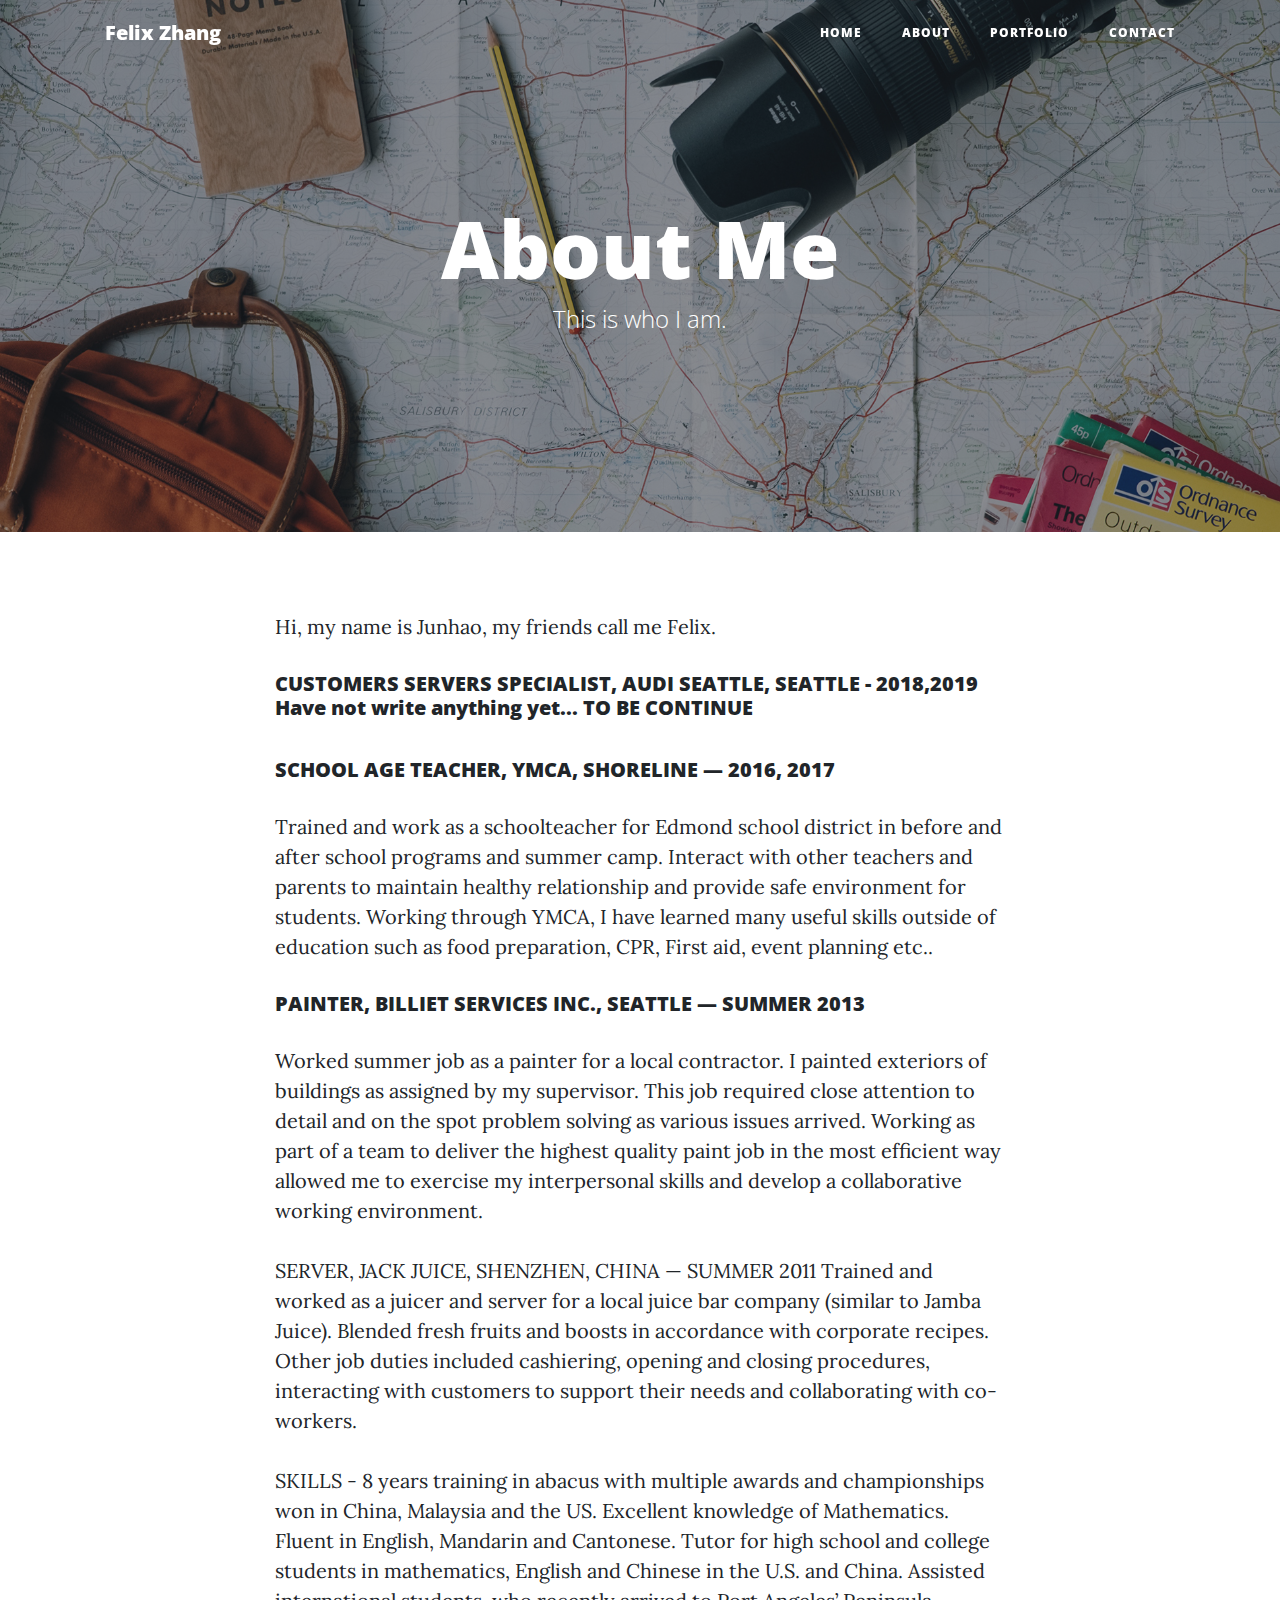
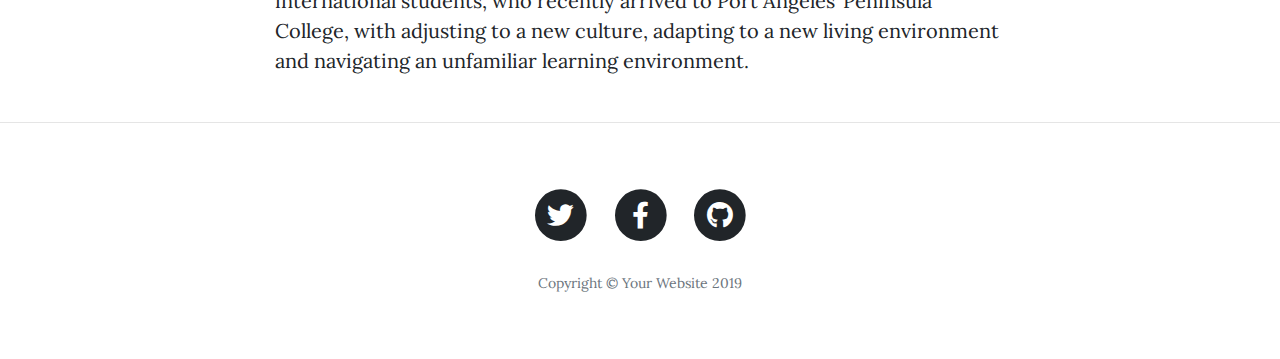
==== about.html @ 57b4674a "test 1" ====
<!DOCTYPE html>
<html lang="en">

<head>

  <meta charset="utf-8">
  <meta name="viewport" content="width=device-width, initial-scale=1, shrink-to-fit=no">
  <meta name="description" content="">
  <meta name="author" content="">

  <title>Clean Blog - Start Bootstrap Theme</title>

  <!-- Bootstrap core CSS -->
  <link href="vendor/bootstrap/css/bootstrap.min.css" rel="stylesheet">

  <!-- Custom fonts for this template -->
  <link href="vendor/fontawesome-free/css/all.min.css" rel="stylesheet" type="text/css">
  <link href='https://fonts.googleapis.com/css?family=Lora:400,700,400italic,700italic' rel='stylesheet' type='text/css'>
  <link href='https://fonts.googleapis.com/css?family=Open+Sans:300italic,400italic,600italic,700italic,800italic,400,300,600,700,800' rel='stylesheet' type='text/css'>

  <!-- Custom styles for this template -->
  <link href="css/clean-blog.min.css" rel="stylesheet">

</head>

<body>

  <!-- Navigation -->
  <nav class="navbar navbar-expand-lg navbar-light fixed-top" id="mainNav">
    <div class="container">
      <a class="navbar-brand" href="index.html">Felix Zhang</a>
      <button class="navbar-toggler navbar-toggler-right" type="button" data-toggle="collapse" data-target="#navbarResponsive" aria-controls="navbarResponsive" aria-expanded="false" aria-label="Toggle navigation">
        <i class="fas fa-caret-down"></i>
        <i class="fas fa-bars"></i>
      </button>
      <div class="collapse navbar-collapse" id="navbarResponsive">
        <ul class="navbar-nav ml-auto">
          <li class="nav-item">
            <a class="nav-link" href="index.html">Home</a>
          </li>
          <li class="nav-item">
            <a class="nav-link" href="about.html">About</a>
          </li>
          <li class="nav-item">
            <a class="nav-link" href="post.html">Portfolio</a>
          </li>
          <li class="nav-item">
            <a class="nav-link" href="contact.html">Contact</a>
          </li>
        </ul>
      </div>
    </div>
  </nav>

  <!-- Page Header -->
  <header class="masthead" style="background-image: url('img/about-bg.jpg')">
    <div class="overlay"></div>
    <div class="container">
      <div class="row">
        <div class="col-lg-8 col-md-10 mx-auto">
          <div class="page-heading">
            <h1>About Me</h1>
            <span class="subheading">This is who I am.</span>
          </div>
        </div>
      </div>
    </div>
  </header>

  <!-- Main Content -->
  <div class="container">
    <div class="row">
      <div class="col-lg-8 col-md-10 mx-auto">
        <p>Hi, my name is Junhao, my friends call me Felix. 
        </p>
        
        <h5>CUSTOMERS SERVERS SPECIALIST, AUDI SEATTLE, SEATTLE - 2018,2019 Have not write anything yet... TO BE CONTINUE</h5>
        <br>
        <h5>SCHOOL AGE TEACHER, YMCA, SHORELINE — 2016, 2017</h5> 
        <p>Trained and work as a schoolteacher for Edmond school district in before and after school programs and summer camp. Interact with other teachers and parents to maintain healthy relationship and provide safe environment for students. Working through YMCA, I have learned many useful skills outside of education such as food preparation, CPR, First aid, event planning etc..    
        </p>
        
        <h5>PAINTER, BILLIET SERVICES INC., SEATTLE — SUMMER 2013</h5> 
        <p>Worked summer job as a painter for a local contractor. I painted exteriors of buildings as assigned by my supervisor. This job required close attention to detail and on the spot problem solving as various issues arrived. Working as part of a team to deliver the highest quality paint job in the most efficient way allowed me to exercise my interpersonal skills and develop a collaborative working environment. 
        </p>

        <p>SERVER, JACK JUICE, SHENZHEN, CHINA — SUMMER 2011 Trained and worked as a juicer and server for a local juice bar company (similar to Jamba Juice). Blended fresh fruits and boosts in accordance with corporate recipes. Other job duties included cashiering, opening and closing procedures, interacting with customers to support their needs and collaborating with co-workers.</p>

        <p>SKILLS - 8 years training in abacus with multiple awards and championships won in China, Malaysia and the US. Excellent knowledge of Mathematics. Fluent in English, Mandarin and Cantonese.
        Tutor for high school and college students in mathematics, English and Chinese in the U.S. and China. Assisted international students, who recently arrived to Port Angeles’ Peninsula College, with adjusting to a new culture, adapting to a new living environment and navigating an unfamiliar learning environment.
        </p>
      </div>
    </div>
  </div>

  <hr>

  <!-- Footer -->
  <footer>
    <div class="container">
      <div class="row">
        <div class="col-lg-8 col-md-10 mx-auto">
          <ul class="list-inline text-center">
            <li class="list-inline-item">
              <a href="#">
                <span class="fa-stack fa-lg">
                  <i class="fas fa-circle fa-stack-2x"></i>
                  <i class="fab fa-twitter fa-stack-1x fa-inverse"></i>
                </span>
              </a>
            </li>
            <li class="list-inline-item">
              <a href="#">
                <span class="fa-stack fa-lg">
                  <i class="fas fa-circle fa-stack-2x"></i>
                  <i class="fab fa-facebook-f fa-stack-1x fa-inverse"></i>
                </span>
              </a>
            </li>
            <li class="list-inline-item">
              <a href="#">
                <span class="fa-stack fa-lg">
                  <i class="fas fa-circle fa-stack-2x"></i>
                  <i class="fab fa-github fa-stack-1x fa-inverse"></i>
                </span>
              </a>
            </li>
          </ul>
          <p class="copyright text-muted">Copyright &copy; Your Website 2019</p>
        </div>
      </div>
    </div>
  </footer>

  <!-- Bootstrap core JavaScript -->
  <script src="vendor/jquery/jquery.min.js"></script>
  <script src="vendor/bootstrap/js/bootstrap.bundle.min.js"></script>

  <!-- Custom scripts for this template -->
  <script src="js/clean-blog.min.js"></script>

</body>

</html>
---- css/clean-blog.min.css ----
/*!
 * Start Bootstrap - Clean Blog v5.0.7 (https://startbootstrap.com/template-overviews/clean-blog)
 * Copyright 2013-2019 Start Bootstrap
 * Licensed under MIT (https://github.com/BlackrockDigital/startbootstrap-clean-blog/blob/master/LICENSE)
 */
body {
    font-size: 20px;
    color: #212529;
    font-family: Lora, 'Times New Roman', serif
}

p {
    line-height: 1.5;
    margin: 30px 0
}

p a {
    text-decoration: underline
}

h1,
h2,
h3,
h4,
h5,
h6 {
    font-weight: 800;
    font-family: 'Open Sans', 'Helvetica Neue', Helvetica, Arial, sans-serif
}

a {
    color: #212529;
    -webkit-transition: all .2s;
    transition: all .2s
}

a:focus,
a:hover {
    color: #0085a1
}

blockquote {
    font-style: italic;
    color: #868e96
}

.section-heading {
    font-size: 36px;
    font-weight: 700;
    margin-top: 60px
}

.caption {
    font-size: 14px;
    font-style: italic;
    display: block;
    margin: 0;
    padding: 10px;
    text-align: center;
    border-bottom-right-radius: 5px;
    border-bottom-left-radius: 5px
}

::-moz-selection {
    color: #fff;
    background: #0085a1;
    text-shadow: none
}

::selection {
    color: #fff;
    background: #0085a1;
    text-shadow: none
}

img::-moz-selection {
    color: #fff;
    background: 0 0
}

img::selection {
    color: #fff;
    background: 0 0
}

img::-moz-selection {
    color: #fff;
    background: 0 0
}

#mainNav {
    position: absolute;
    border-bottom: 1px solid #e9ecef;
    background-color: #fff;
    font-family: 'Open Sans', 'Helvetica Neue', Helvetica, Arial, sans-serif
}

#mainNav .navbar-brand {
    font-weight: 800;
    color: #343a40
}

#mainNav .navbar-toggler {
    font-size: 12px;
    font-weight: 800;
    padding: 13px;
    text-transform: uppercase;
    color: #343a40
}

#mainNav .navbar-nav>li.nav-item>a {
    font-size: 12px;
    font-weight: 800;
    letter-spacing: 1px;
    text-transform: uppercase
}

@media only screen and (min-width:992px) {
    #mainNav {
        border-bottom: 1px solid transparent;
        background: 0 0
    }

    #mainNav .navbar-brand {
        padding: 10px 20px;
        color: #fff
    }

    #mainNav .navbar-brand:focus,
    #mainNav .navbar-brand:hover {
        color: rgba(255, 255, 255, .8)
    }

    #mainNav .navbar-nav>li.nav-item>a {
        padding: 10px 20px;
        color: #fff
    }

    #mainNav .navbar-nav>li.nav-item>a:focus,
    #mainNav .navbar-nav>li.nav-item>a:hover {
        color: rgba(255, 255, 255, .8)
    }
}

@media only screen and (min-width:992px) {
    #mainNav {
        -webkit-transition: background-color .2s;
        transition: background-color .2s;
        -webkit-transform: translate3d(0, 0, 0);
        transform: translate3d(0, 0, 0);
        -webkit-backface-visibility: hidden
    }

    #mainNav.is-fixed {
        position: fixed;
        top: -67px;
        -webkit-transition: -webkit-transform .2s;
        transition: -webkit-transform .2s;
        transition: transform .2s;
        transition: transform .2s, -webkit-transform .2s;
        border-bottom: 1px solid #fff;
        background-color: rgba(255, 255, 255, .9)
    }

    #mainNav.is-fixed .navbar-brand {
        color: #212529
    }

    #mainNav.is-fixed .navbar-brand:focus,
    #mainNav.is-fixed .navbar-brand:hover {
        color: #0085a1
    }

    #mainNav.is-fixed .navbar-nav>li.nav-item>a {
        color: #212529
    }

    #mainNav.is-fixed .navbar-nav>li.nav-item>a:focus,
    #mainNav.is-fixed .navbar-nav>li.nav-item>a:hover {
        color: #0085a1
    }

    #mainNav.is-visible {
        -webkit-transform: translate3d(0, 100%, 0);
        transform: translate3d(0, 100%, 0)
    }
}

header.masthead {
    margin-bottom: 50px;
    background: no-repeat center center;
    background-color: #868e96;
    background-attachment: scroll;
    position: relative;
    background-size: cover
}

header.masthead .overlay {
    position: absolute;
    top: 0;
    left: 0;
    height: 100%;
    width: 100%;
    background-color: #212529;
    opacity: .5
}

header.masthead .page-heading,
header.masthead .post-heading,
header.masthead .site-heading {
    padding: 200px 0 150px;
    color: #fff
}

@media only screen and (min-width:768px) {

    header.masthead .page-heading,
    header.masthead .post-heading,
    header.masthead .site-heading {
        padding: 200px 0
    }
}

header.masthead .page-heading,
header.masthead .site-heading {
    text-align: center
}

header.masthead .page-heading h1,
header.masthead .site-heading h1 {
    font-size: 50px;
    margin-top: 0
}

header.masthead .page-heading .subheading,
header.masthead .site-heading .subheading {
    font-size: 24px;
    font-weight: 300;
    line-height: 1.1;
    display: block;
    margin: 10px 0 0;
    font-family: 'Open Sans', 'Helvetica Neue', Helvetica, Arial, sans-serif
}

@media only screen and (min-width:768px) {

    header.masthead .page-heading h1,
    header.masthead .site-heading h1 {
        font-size: 80px
    }
}

header.masthead .post-heading h1 {
    font-size: 35px
}

header.masthead .post-heading .meta,
header.masthead .post-heading .subheading {
    line-height: 1.1;
    display: block
}

header.masthead .post-heading .subheading {
    font-size: 24px;
    font-weight: 600;
    margin: 10px 0 30px;
    font-family: 'Open Sans', 'Helvetica Neue', Helvetica, Arial, sans-serif
}

header.masthead .post-heading .meta {
    font-size: 20px;
    font-weight: 300;
    font-style: italic;
    font-family: Lora, 'Times New Roman', serif
}

header.masthead .post-heading .meta a {
    color: #fff
}

@media only screen and (min-width:768px) {
    header.masthead .post-heading h1 {
        font-size: 55px
    }

    header.masthead .post-heading .subheading {
        font-size: 30px
    }
}

.post-preview>a {
    color: #212529
}

.post-preview>a:focus,
.post-preview>a:hover {
    text-decoration: none;
    color: #0085a1
}

.post-preview>a>.post-title {
    font-size: 30px;
    margin-top: 30px;
    margin-bottom: 10px
}

.post-preview>a>.post-subtitle {
    font-weight: 300;
    margin: 0 0 10px
}

.post-preview>.post-meta {
    font-size: 18px;
    font-style: italic;
    margin-top: 0;
    color: #868e96
}

.post-preview>.post-meta>a {
    text-decoration: none;
    color: #212529
}

.post-preview>.post-meta>a:focus,
.post-preview>.post-meta>a:hover {
    text-decoration: underline;
    color: #0085a1
}

@media only screen and (min-width:768px) {
    .post-preview>a>.post-title {
        font-size: 36px
    }
}

.floating-label-form-group {
    font-size: 14px;
    position: relative;
    margin-bottom: 0;
    padding-bottom: .5em;
    border-bottom: 1px solid #dee2e6
}

.floating-label-form-group input,
.floating-label-form-group textarea {
    font-size: 1.5em;
    position: relative;
    z-index: 1;
    padding: 0;
    resize: none;
    border: none;
    border-radius: 0;
    background: 0 0;
    -webkit-box-shadow: none !important;
    box-shadow: none !important;
    font-family: Lora, 'Times New Roman', serif
}

.floating-label-form-group input::-webkit-input-placeholder,
.floating-label-form-group textarea::-webkit-input-placeholder {
    color: #868e96;
    font-family: Lora, 'Times New Roman', serif
}

.floating-label-form-group label {
    font-size: .85em;
    line-height: 1.764705882em;
    position: relative;
    z-index: 0;
    top: 2em;
    display: block;
    margin: 0;
    -webkit-transition: top .3s ease, opacity .3s ease;
    transition: top .3s ease, opacity .3s ease;
    vertical-align: middle;
    vertical-align: baseline;
    opacity: 0
}

.floating-label-form-group .help-block {
    margin: 15px 0
}

.floating-label-form-group-with-value label {
    top: 0;
    opacity: 1
}

.floating-label-form-group-with-focus label {
    color: #0085a1
}

form .form-group:first-child .floating-label-form-group {
    border-top: 1px solid #dee2e6
}

footer {
    padding: 50px 0 65px
}

footer .list-inline {
    margin: 0;
    padding: 0
}

footer .copyright {
    font-size: 14px;
    margin-bottom: 0;
    text-align: center
}

.btn {
    font-size: 14px;
    font-weight: 800;
    padding: 15px 25px;
    letter-spacing: 1px;
    text-transform: uppercase;
    border-radius: 0;
    font-family: 'Open Sans', 'Helvetica Neue', Helvetica, Arial, sans-serif
}

.btn-primary {
    background-color: #0085a1;
    border-color: #0085a1
}

.btn-primary:active,
.btn-primary:focus,
.btn-primary:hover {
    color: #fff;
    background-color: #00657b !important;
    border-color: #00657b !important
}

.btn-lg {
    font-size: 16px;
    padding: 25px 35px
}
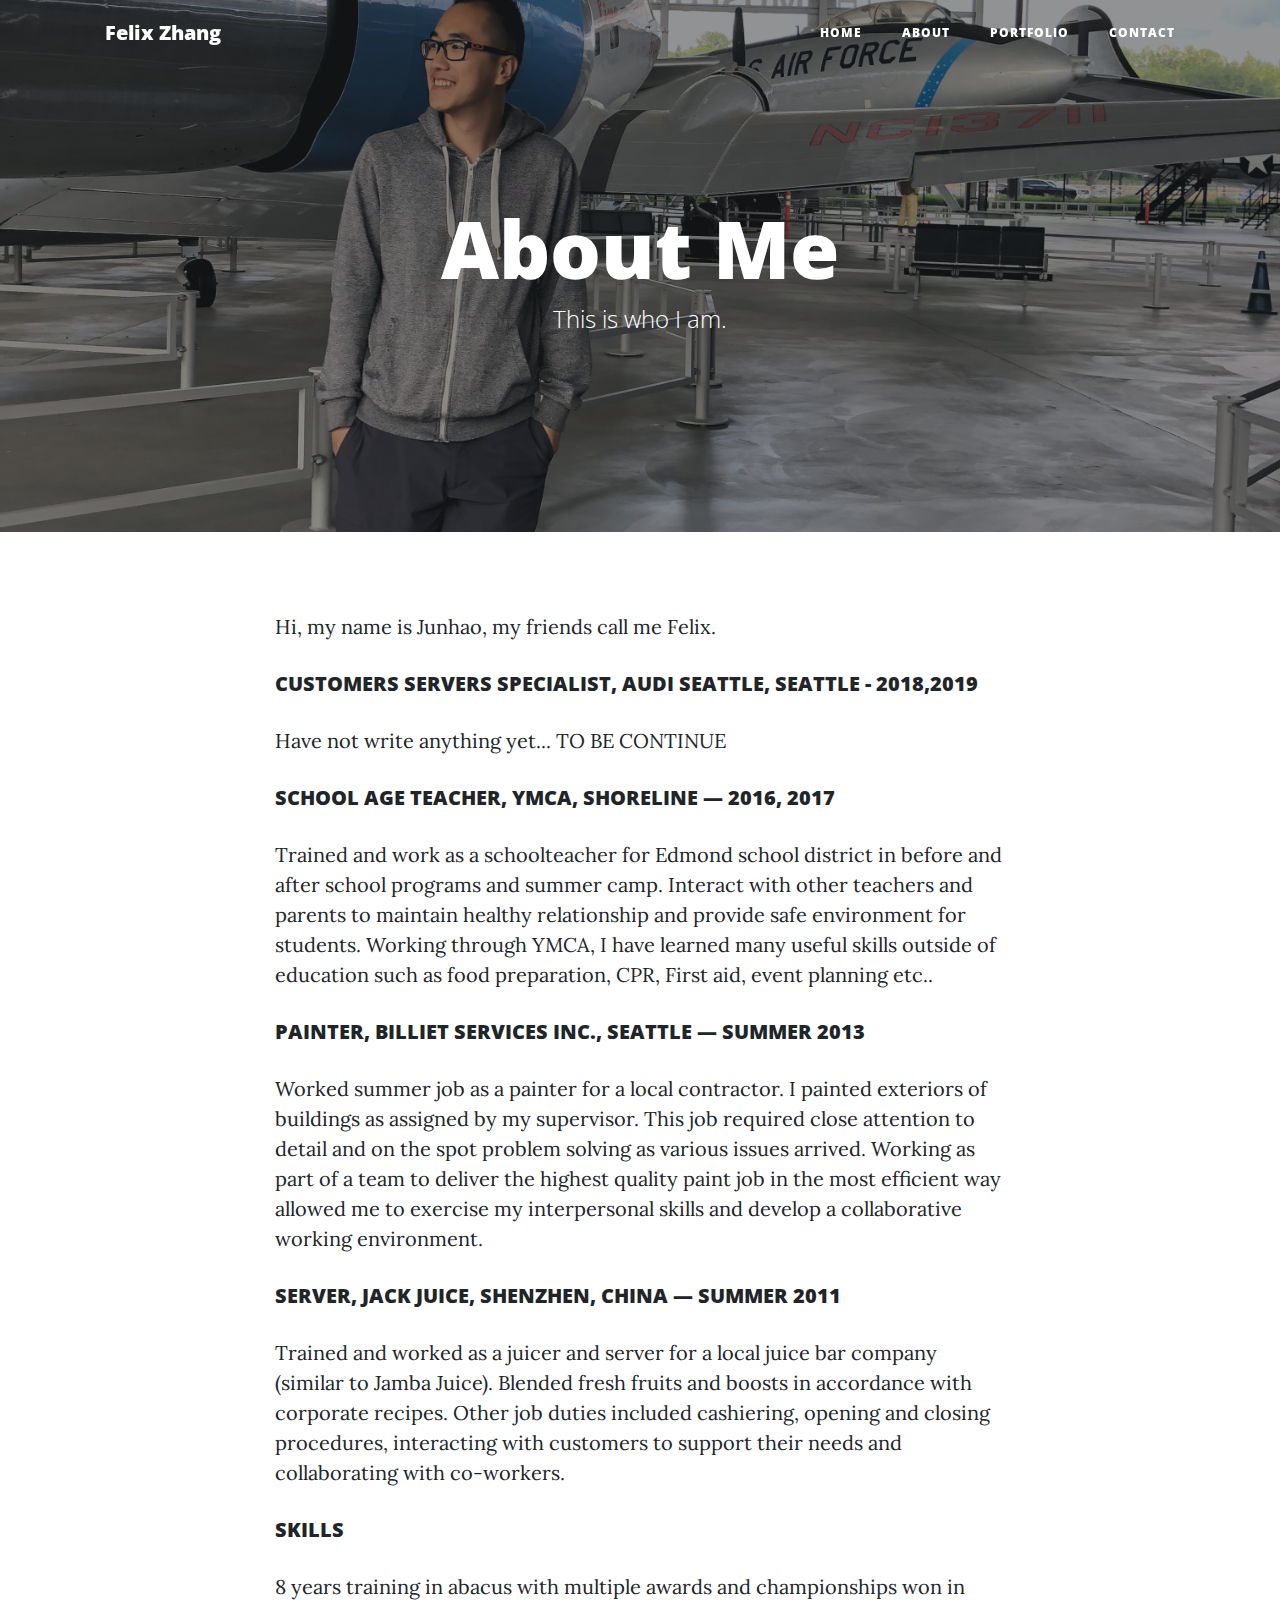
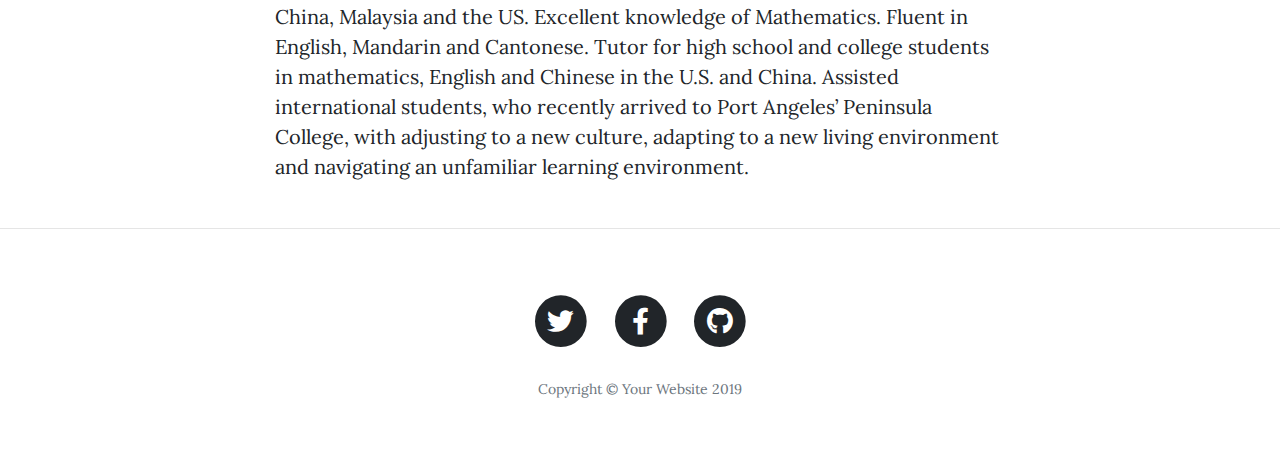
==== commit c5105ae3: "test2" ====
--- a/about.html
+++ b/about.html
@@ -42,7 +42,7 @@
             <a class="nav-link" href="about.html">About</a>
           </li>
           <li class="nav-item">
-            <a class="nav-link" href="post.html">Portfolio</a>
+            <a class="nav-link" href="portfolio.html">Portfolio</a>
           </li>
           <li class="nav-item">
             <a class="nav-link" href="contact.html">Contact</a>
@@ -53,7 +53,7 @@
   </nav>
 
   <!-- Page Header -->
-  <header class="masthead" style="background-image: url('img/about-bg.jpg')">
+  <header class="masthead" style="background-image: url('img/aboutme.jpg')">
     <div class="overlay"></div>
     <div class="container">
       <div class="row">
@@ -74,8 +74,9 @@
         <p>Hi, my name is Junhao, my friends call me Felix. 
         </p>
         
-        <h5>CUSTOMERS SERVERS SPECIALIST, AUDI SEATTLE, SEATTLE - 2018,2019 Have not write anything yet... TO BE CONTINUE</h5>
-        <br>
+        <h5>CUSTOMERS SERVERS SPECIALIST, AUDI SEATTLE, SEATTLE - 2018,2019</h5> 
+        <p>Have not write anything yet... TO BE CONTINUE</p>
+        
         <h5>SCHOOL AGE TEACHER, YMCA, SHORELINE — 2016, 2017</h5> 
         <p>Trained and work as a schoolteacher for Edmond school district in before and after school programs and summer camp. Interact with other teachers and parents to maintain healthy relationship and provide safe environment for students. Working through YMCA, I have learned many useful skills outside of education such as food preparation, CPR, First aid, event planning etc..    
         </p>
@@ -84,9 +85,11 @@
         <p>Worked summer job as a painter for a local contractor. I painted exteriors of buildings as assigned by my supervisor. This job required close attention to detail and on the spot problem solving as various issues arrived. Working as part of a team to deliver the highest quality paint job in the most efficient way allowed me to exercise my interpersonal skills and develop a collaborative working environment. 
         </p>
 
-        <p>SERVER, JACK JUICE, SHENZHEN, CHINA — SUMMER 2011 Trained and worked as a juicer and server for a local juice bar company (similar to Jamba Juice). Blended fresh fruits and boosts in accordance with corporate recipes. Other job duties included cashiering, opening and closing procedures, interacting with customers to support their needs and collaborating with co-workers.</p>
+        <h5>SERVER, JACK JUICE, SHENZHEN, CHINA — SUMMER 2011</h5> 
+        <p>Trained and worked as a juicer and server for a local juice bar company (similar to Jamba Juice). Blended fresh fruits and boosts in accordance with corporate recipes. Other job duties included cashiering, opening and closing procedures, interacting with customers to support their needs and collaborating with co-workers.</p>
 
-        <p>SKILLS - 8 years training in abacus with multiple awards and championships won in China, Malaysia and the US. Excellent knowledge of Mathematics. Fluent in English, Mandarin and Cantonese.
+        <h5>SKILLS</h5>
+        <p>8 years training in abacus with multiple awards and championships won in China, Malaysia and the US. Excellent knowledge of Mathematics. Fluent in English, Mandarin and Cantonese.
         Tutor for high school and college students in mathematics, English and Chinese in the U.S. and China. Assisted international students, who recently arrived to Port Angeles’ Peninsula College, with adjusting to a new culture, adapting to a new living environment and navigating an unfamiliar learning environment.
         </p>
       </div>
@@ -118,7 +121,7 @@
               </a>
             </li>
             <li class="list-inline-item">
-              <a href="#">
+              <a href="https://github.com/felix911104">
                 <span class="fa-stack fa-lg">
                   <i class="fas fa-circle fa-stack-2x"></i>
                   <i class="fab fa-github fa-stack-1x fa-inverse"></i>
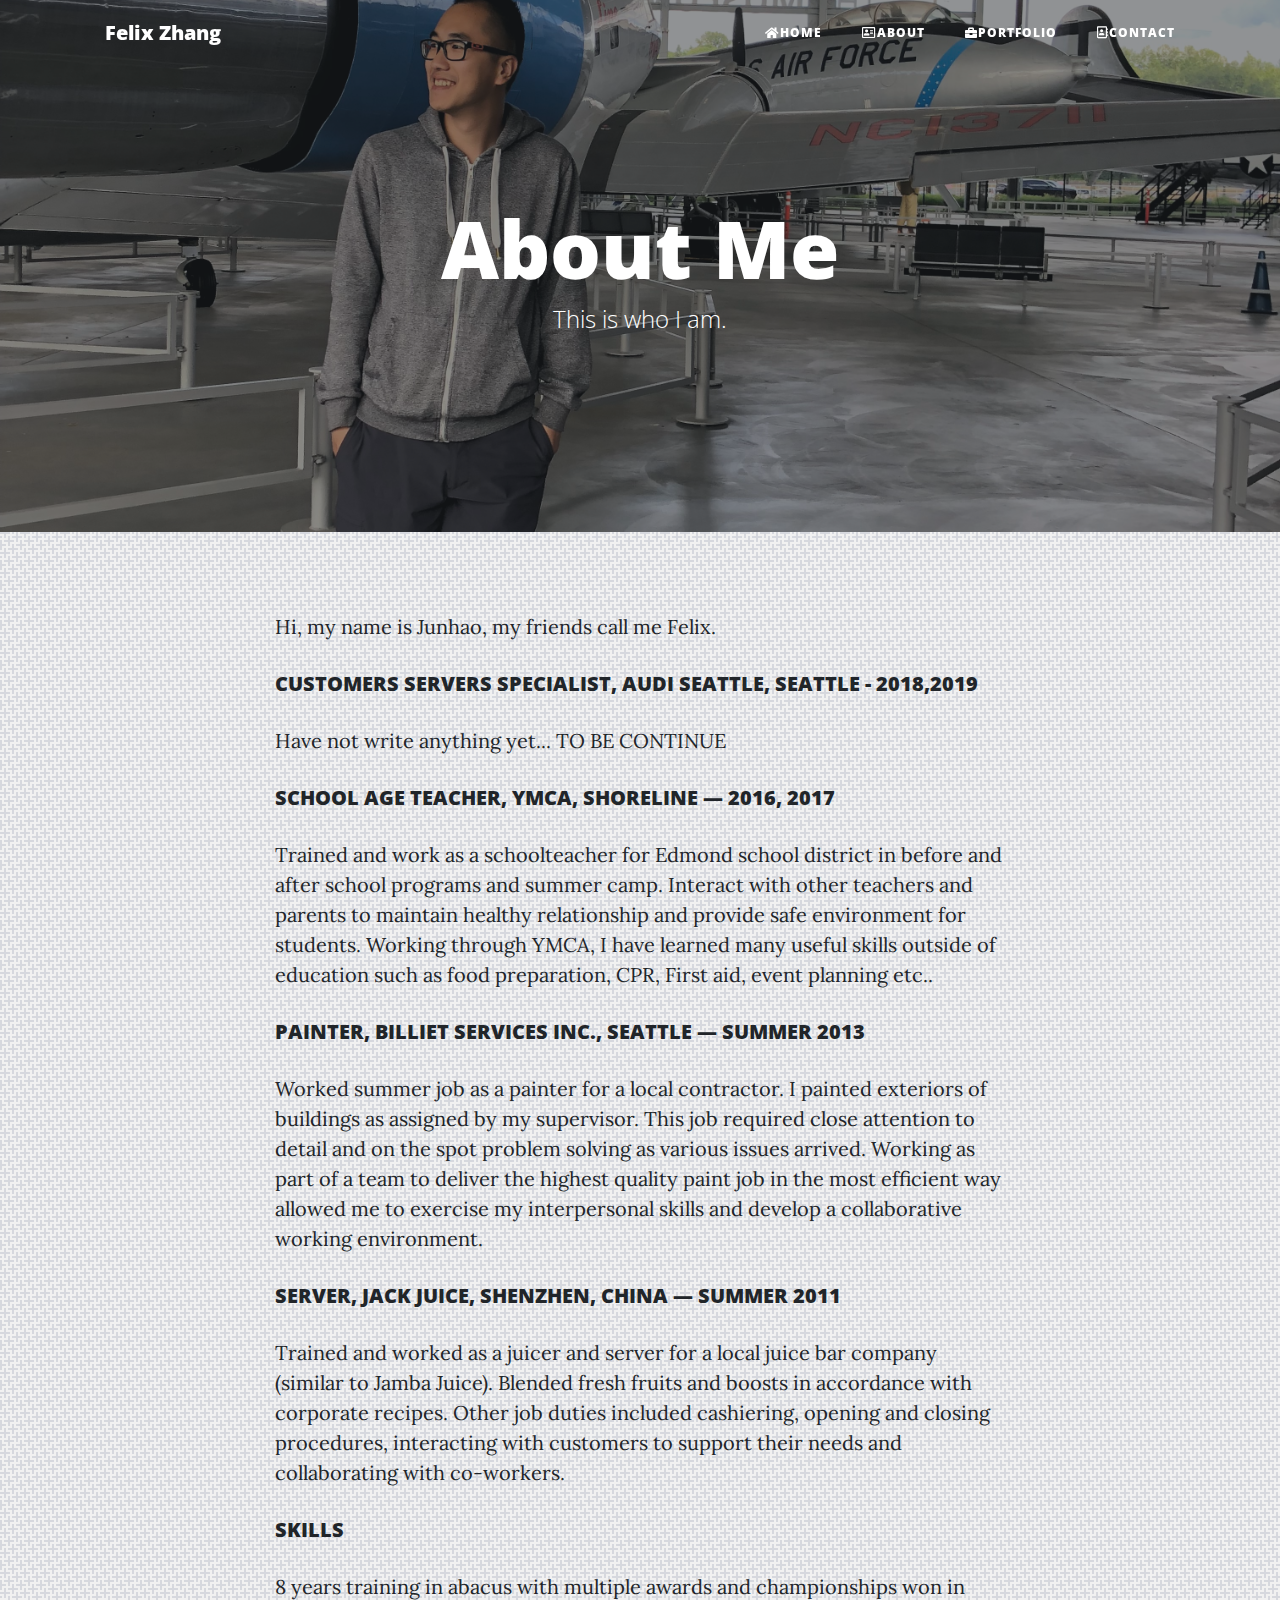
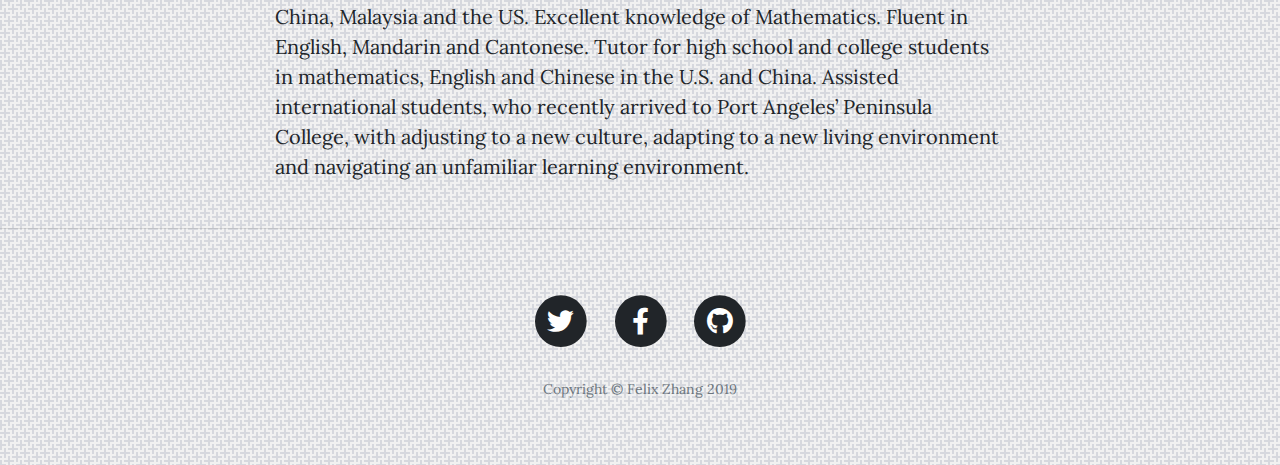
==== commit 2db6696f: "test3" ====
--- a/about.html
+++ b/about.html
@@ -23,34 +23,34 @@
 
 </head>
 
-<body>
+<body background="./img/crosses_@2X.png">
 
   <!-- Navigation -->
   <nav class="navbar navbar-expand-lg navbar-light fixed-top" id="mainNav">
-    <div class="container">
-      <a class="navbar-brand" href="index.html">Felix Zhang</a>
-      <button class="navbar-toggler navbar-toggler-right" type="button" data-toggle="collapse" data-target="#navbarResponsive" aria-controls="navbarResponsive" aria-expanded="false" aria-label="Toggle navigation">
-        <i class="fas fa-caret-down"></i>
-        <i class="fas fa-bars"></i>
-      </button>
-      <div class="collapse navbar-collapse" id="navbarResponsive">
-        <ul class="navbar-nav ml-auto">
-          <li class="nav-item">
-            <a class="nav-link" href="index.html">Home</a>
-          </li>
-          <li class="nav-item">
-            <a class="nav-link" href="about.html">About</a>
-          </li>
-          <li class="nav-item">
-            <a class="nav-link" href="portfolio.html">Portfolio</a>
-          </li>
-          <li class="nav-item">
-            <a class="nav-link" href="contact.html">Contact</a>
-          </li>
-        </ul>
+      <div class="container">
+        <a class="navbar-brand" href="index.html">Felix Zhang</a>
+        <button class="navbar-toggler navbar-toggler-right" type="button" data-toggle="collapse" data-target="#navbarResponsive" aria-controls="navbarResponsive" aria-expanded="false" aria-label="Toggle navigation">
+          <i class="fas fa-caret-down"></i>
+          <i class="fas fa-bars"></i>
+        </button>
+        <div class="collapse navbar-collapse" id="navbarResponsive">
+          <ul class="navbar-nav ml-auto">
+            <li class="nav-item">
+              <a class="nav-link" href="index.html"><i class="fas fa-home"></i>Home</a>
+            </li>
+            <li class="nav-item">
+              <a class="nav-link" href="about.html"><i class="far fa-address-card"></i>About</a>
+            </li>
+            <li class="nav-item">
+              <a class="nav-link" href="portfolio.html"><i class="fas fa-briefcase"></i>Portfolio</a>
+            </li>
+            <li class="nav-item">
+              <a class="nav-link" href="contact.html"><i class="far fa-address-book"></i>Contact</a>
+            </li>
+          </ul>
+        </div>
       </div>
-    </div>
-  </nav>
+    </nav>
 
   <!-- Page Header -->
   <header class="masthead" style="background-image: url('img/aboutme.jpg')">
@@ -129,7 +129,7 @@
               </a>
             </li>
           </ul>
-          <p class="copyright text-muted">Copyright &copy; Your Website 2019</p>
+          <p class="copyright text-muted">Copyright &copy; Felix Zhang 2019</p>
         </div>
       </div>
     </div>
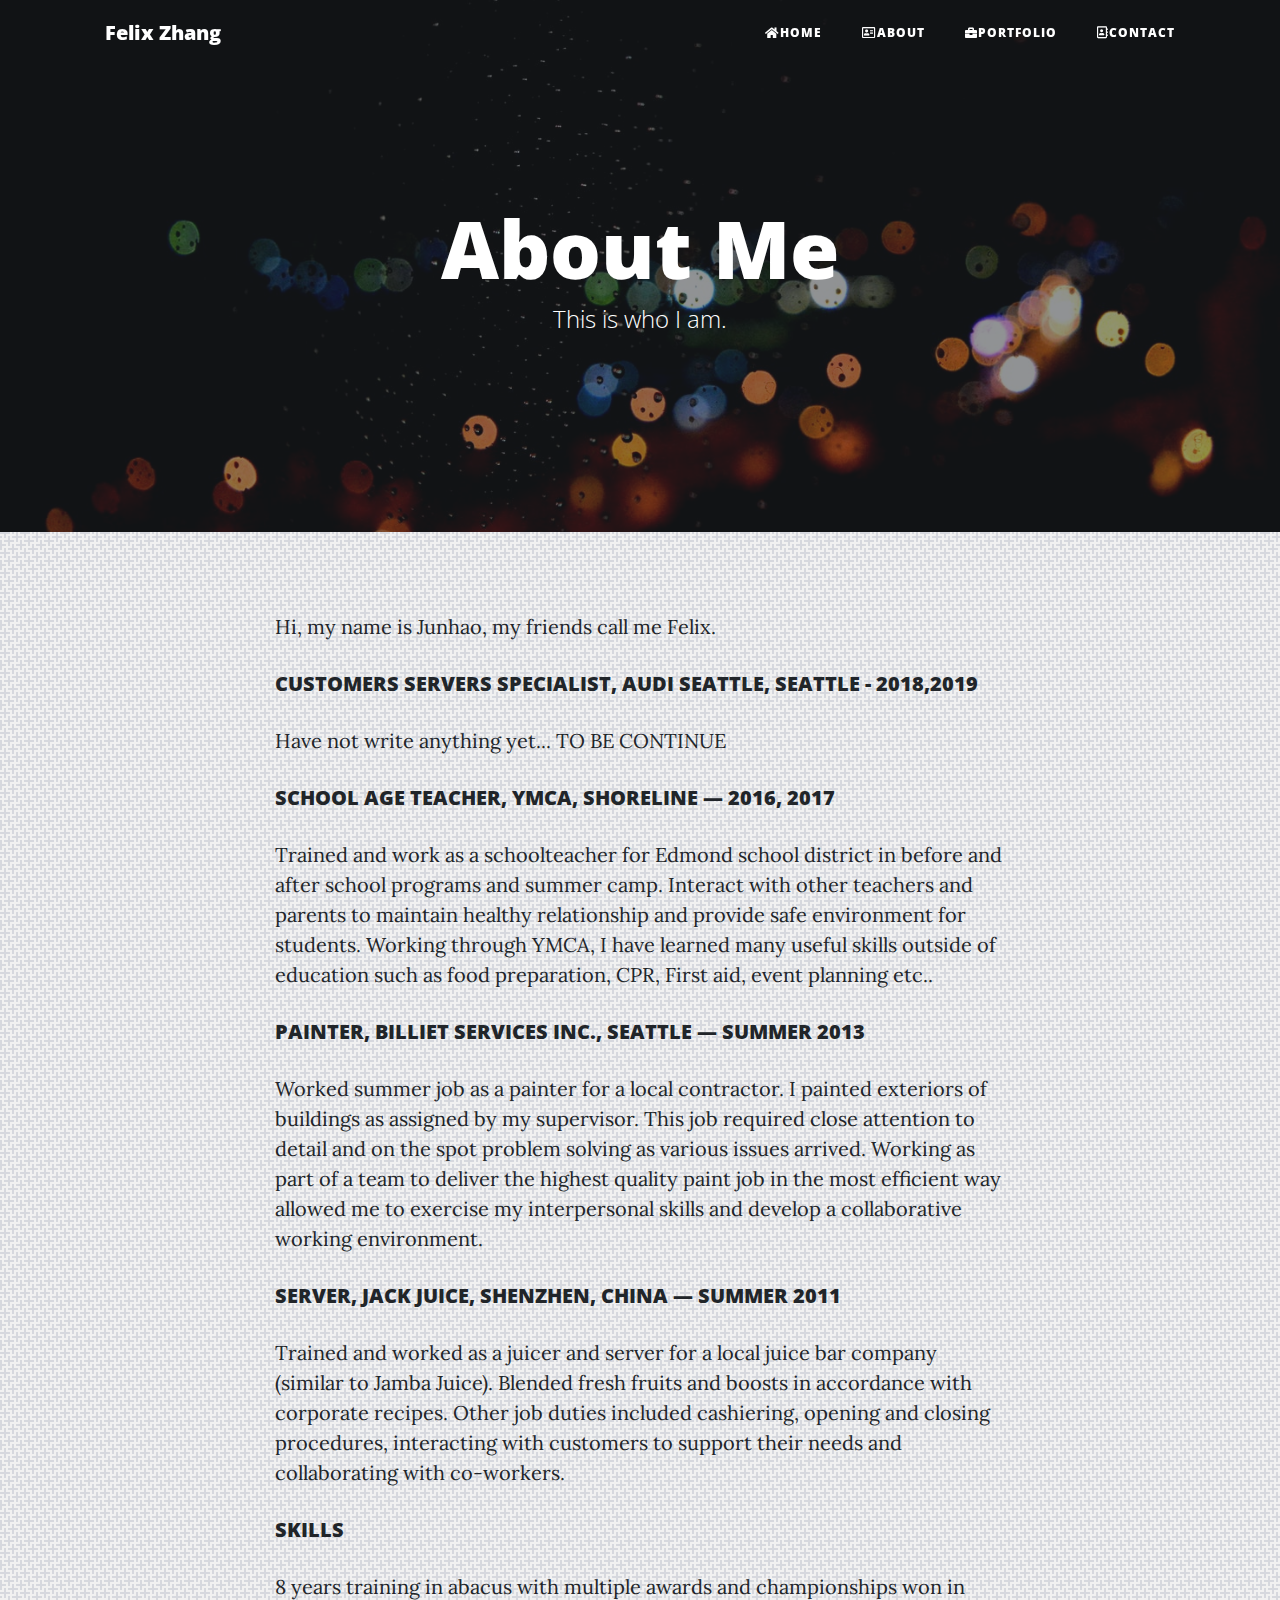
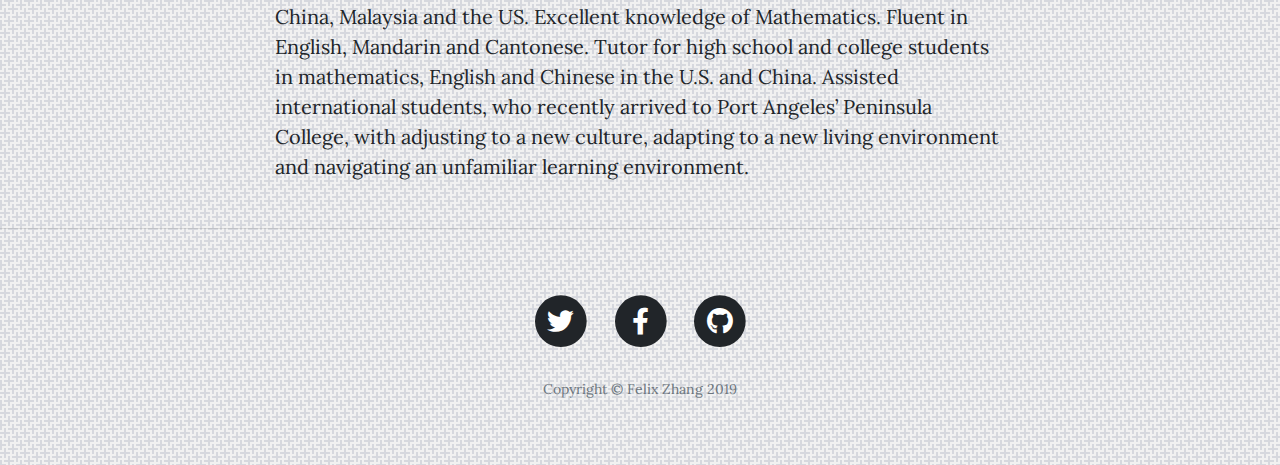
==== commit dd6d596b: "final upload,readme" ====
--- a/about.html
+++ b/about.html
@@ -53,7 +53,7 @@
     </nav>
 
   <!-- Page Header -->
-  <header class="masthead" style="background-image: url('img/aboutme.jpg')">
+  <header class="masthead" style="background-image: url('img/6.jpeg')">
     <div class="overlay"></div>
     <div class="container">
       <div class="row">
